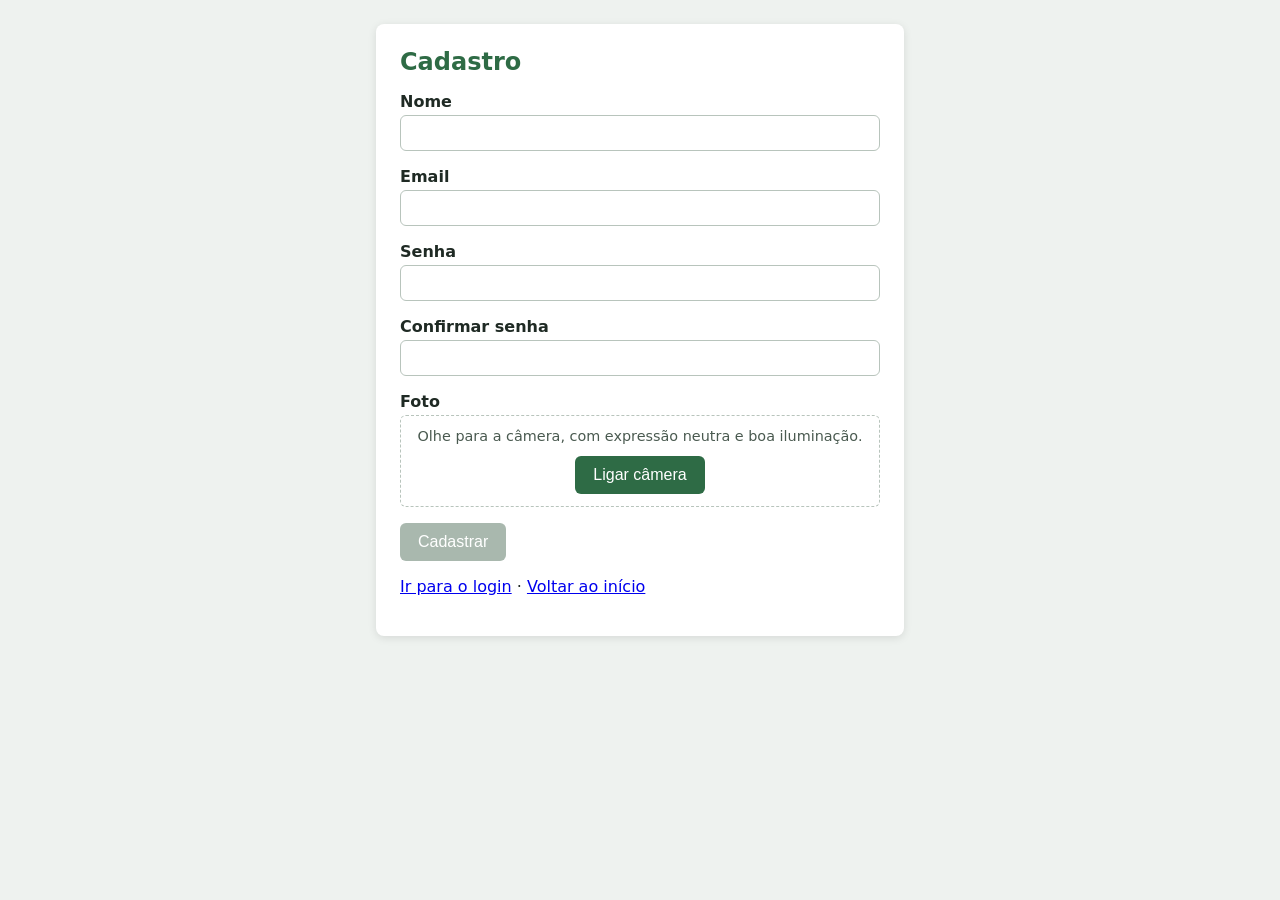
==== api/src/main/resources/static/cadastro.html @ fc6bf30a "feat: add api" ====
<!DOCTYPE html>
<html lang="pt-BR">
<head>
    <meta charset="UTF-8">
    <meta name="viewport" content="width=device-width, initial-scale=1">
    <title>Cadastro — APS6</title>
    <link rel="stylesheet" href="css/estilo.css">
</head>
<body>
    <main class="cartao">
        <h1>Cadastro</h1>

        <form id="form-cadastro" novalidate>

            <div id="sucesso-cadastro" class="sucesso" hidden></div>

            <div class="campo">
                <label for="nome">Nome</label>
                <input type="text" id="nome" maxlength="150" autocomplete="name">
                <small id="erro-nome" class="erro-campo"></small>
            </div>

            <div class="campo">
                <label for="email">Email</label>
                <input type="email" id="email" maxlength="150" autocomplete="email">
                <small id="erro-email" class="erro-campo"></small>
            </div>

            <div class="campo">
                <label for="senha">Senha</label>
                <input type="password" id="senha" autocomplete="new-password">
                <small id="erro-senha" class="erro-campo"></small>
            </div>

            <div class="campo">
                <label for="confirmar-senha">Confirmar senha</label>
                <input type="password" id="confirmar-senha" autocomplete="new-password">
                <small id="erro-confirmar-senha" class="erro-campo"></small>
            </div>

                        <div class="campo">
                <label>Foto</label>
                <div class="captura-foto">
                    <p class="dica">Olhe para a câmera, com expressão neutra e boa iluminação.</p>

                    <video id="video-camera" autoplay playsinline muted hidden></video>
                    <img id="preview-foto" alt="Foto capturada" hidden>

                    <div class="acoes">
                        <button type="button" id="botao-ligar-camera" class="botao">Ligar câmera</button>
                        <button type="button" id="botao-capturar" class="botao" hidden>Tirar foto</button>
                        <button type="button" id="botao-tirar-outra" class="botao secundario" hidden>Tirar outra</button>
                    </div>
                </div>
            </div>

            <div id="erro-cadastro" class="erro-geral" hidden></div>

            <button type="submit" id="botao-cadastrar" class="botao" disabled>Cadastrar</button>
        </form>

        <p><a href="login.html">Ir para o login</a> · <a href="index.html">Voltar ao início</a></p>
    </main>

    <!-- No fim do <body>: quando o script roda, o formulário acima já existe na página -->
    <!-- Ordem importa: cada arquivo usa o que os anteriores definiram -->
    <script src="js/mensagens.js"></script>
    <script src="js/captura-foto.js"></script>
    <script src="js/cadastro.js"></script>
</body>
</html>
---- api/src/main/resources/static/css/estilo.css ----
/* Estilo único do sistema (cadastro e login) */

body {
    margin: 0;
    padding: 24px 16px;
    font-family: system-ui, sans-serif;
    background: #eef2ef;
    color: #1f2a24;
}

.cartao {
    max-width: 480px;
    margin: 0 auto;
    padding: 24px;
    background: #ffffff;
    border-radius: 8px;
    box-shadow: 0 2px 8px rgba(0, 0, 0, 0.1);
}

h1 {
    margin-top: 0;
    font-size: 1.5rem;
    color: #2e6b45;
}

.acoes {
    display: flex;
    gap: 12px;
    margin-top: 24px;
}

.botao {
    padding: 10px 18px;
    border: none;
    border-radius: 6px;
    background: #2e6b45;
    color: #ffffff;
    font-size: 1rem;
    text-decoration: none;
    cursor: pointer;
}

.botao:disabled {
    background: #a9b8ae;
    cursor: not-allowed;
}

/* ---------- Formulário ---------- */

.campo {
    margin-bottom: 16px;
}

.campo label {
    display: block;
    margin-bottom: 4px;
    font-weight: 600;
}

.campo input {
    width: 100%;
    box-sizing: border-box; /* a largura inclui borda e espaçamento interno: não estoura o cartão */
    padding: 8px 10px;
    border: 1px solid #b8c4bc;
    border-radius: 6px;
    font-size: 1rem;
}

.campo input.invalido {
    border-color: #c0392b;
}

.erro-campo {
    display: block;
    margin-top: 4px;
    color: #c0392b;
    font-size: 0.85rem;
}

/* ---------- Utilitário ---------- */

/* Garante que o atributo hidden esconda o elemento mesmo quando outra regra define "display" */
[hidden] {
    display: none !important;
}

/* ---------- Captura de foto ---------- */

.captura-foto {
    padding: 12px;
    border: 1px dashed #b8c4bc;
    border-radius: 6px;
    text-align: center;
}

.dica {
    margin: 0 0 12px;
    font-size: 0.9rem;
    color: #4a5a50;
}

.captura-foto video,
.captura-foto img {
    display: block;
    width: 100%;
    border-radius: 6px;
    background: #000000;
}

/* Vídeo ao vivo espelhado (como um espelho). A foto capturada sai sem espelho. */
#video-camera {
    transform: scaleX(-1);
}

.captura-foto .acoes {
    justify-content: center;
    margin-top: 12px;
}

.botao.secundario {
    background: #ffffff;
    color: #2e6b45;
    border: 1px solid #2e6b45;
}

.botao.secundario:disabled {
    background: #ffffff;
    color: #a9b8ae;
    border-color: #a9b8ae;
}

/* ---------- Erro geral (câmera, servidor, rede) ---------- */

.erro-geral {
    margin-bottom: 16px;
    padding: 10px 12px;
    border-radius: 6px;
    background: #fdecea;
    color: #c0392b;
}

/* ---------- Sucesso ---------- */

.sucesso {
    margin-bottom: 16px;
    padding: 10px 12px;
    border-radius: 6px;
    background: #e6f4ea;
    color: #2e6b45;
}

/* ---------- Popup da foto (login) ---------- */

/* <dialog>: o navegador já centraliza e coloca por cima da página */
.popup {
    width: calc(100% - 32px);
    max-width: 440px;
    box-sizing: border-box;
    padding: 24px;
    border: none;
    border-radius: 8px;
    box-shadow: 0 4px 16px rgba(0, 0, 0, 0.25);
    color: #1f2a24;
}

/* Fundo escurecido atrás do popup (existe só quando aberto com showModal) */
.popup::backdrop {
    background: rgba(0, 0, 0, 0.5);
}

.popup h2 {
    margin-top: 0;
    font-size: 1.25rem;
    color: #2e6b45;
}

.popup .erro-geral {
    margin: 16px 0 0;
}

.popup > .acoes {
    justify-content: flex-end;
}

/* ---------- Resultado do login ---------- */

.subtitulo {
    margin: 24px 0 8px;
    font-size: 1.1rem;
}

.lista-informacoes {
    margin: 0;
    padding: 0;
    list-style: none;
}

.lista-informacoes li {
    padding: 12px 0;
    border-top: 1px solid #dde4df;
}

.cabecalho-informacao {
    display: flex;
    justify-content: space-between;
    align-items: flex-start;
    gap: 12px;
}

.cabecalho-informacao h3 {
    margin: 0;
    font-size: 1rem;
}

.lista-informacoes p {
    margin: 6px 0 0;
    line-height: 1.4;
    color: #4a5a50;
}

/* Nível de cada informação (mesma cor para todos os níveis) */
.etiqueta-nivel {
    flex-shrink: 0; /* não encolhe quando o título é longo */
    padding: 2px 8px;
    border-radius: 12px;
    background: #e6f4ea;
    color: #2e6b45;
    font-size: 0.8rem;
    font-weight: 600;
    white-space: nowrap;
}
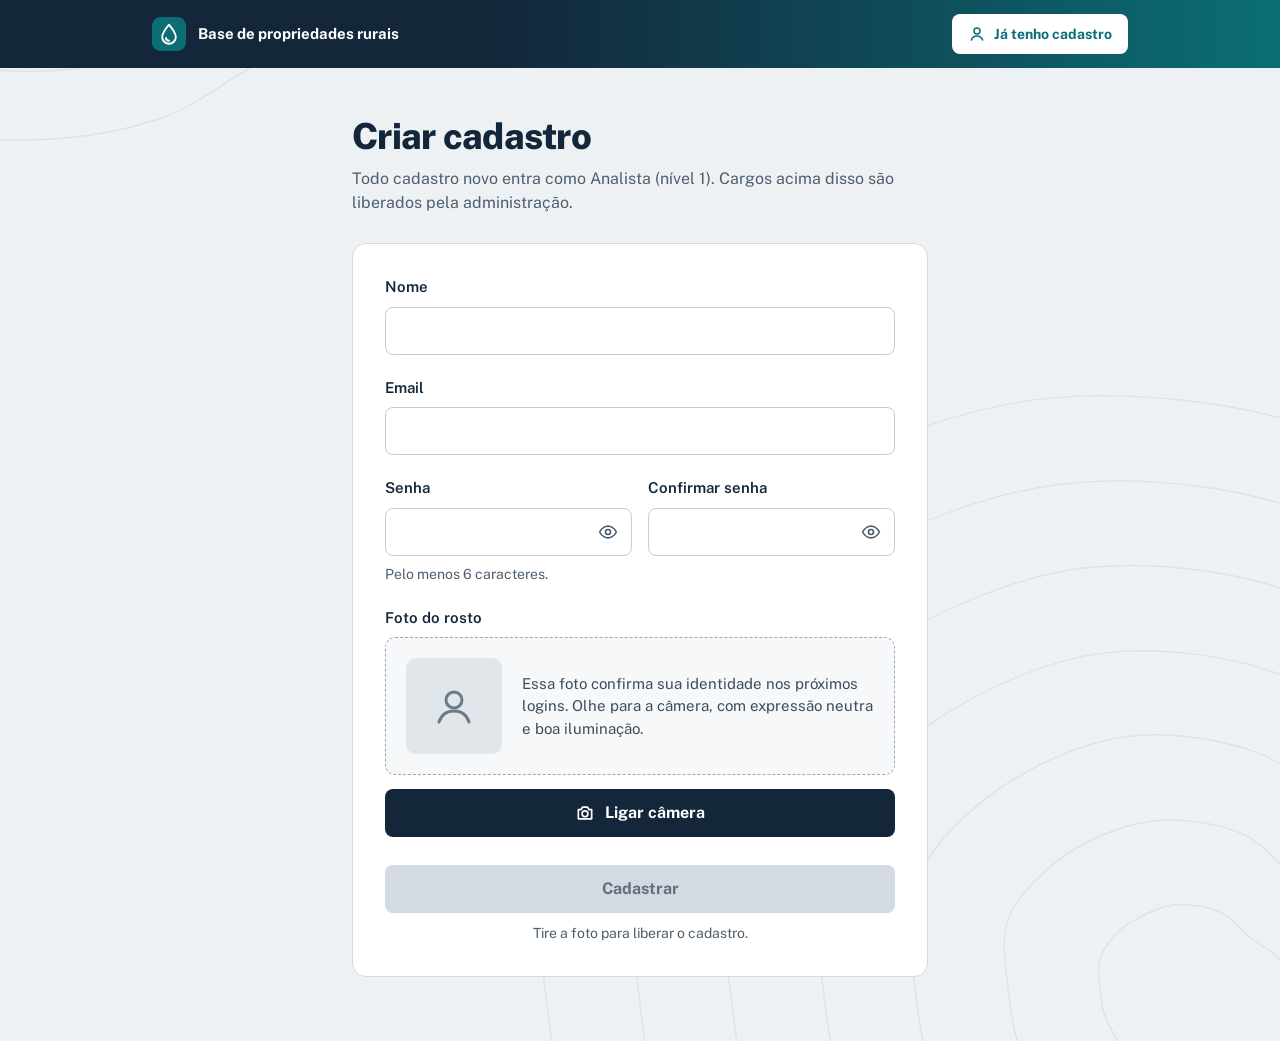
==== commit 7ce1f623: "refactor: add novo front" ====
--- a/api/src/main/resources/static/cadastro.html
+++ b/api/src/main/resources/static/cadastro.html
@@ -3,16 +3,36 @@
 <head>
     <meta charset="UTF-8">
     <meta name="viewport" content="width=device-width, initial-scale=1">
-    <title>Cadastro — APS6</title>
+    <title>Criar cadastro — APS6</title>
+    <link rel="preconnect" href="https://fonts.googleapis.com">
+    <link rel="preconnect" href="https://fonts.gstatic.com" crossorigin>
+    <link rel="stylesheet" href="https://fonts.googleapis.com/css2?family=Public+Sans:wght@400;600;700;800&display=swap">
     <link rel="stylesheet" href="css/estilo.css">
 </head>
 <body>
-    <main class="cartao">
-        <h1>Cadastro</h1>
+    <header class="topo">
+        <div class="topo-conteudo">
+            <a href="index.html" class="marca">
+                <svg width="34" height="34" viewBox="0 0 40 40" aria-hidden="true"><rect width="40" height="40" rx="10" fill="#0b6e75"/><path d="M20 9c5 6 8 10.5 8 14.5a8 8 0 0 1-16 0C12 19.5 15 15 20 9z" fill="none" stroke="#fff" stroke-width="2.2" stroke-linejoin="round"/><path d="M16.5 24.5a3.5 3.5 0 0 0 3.5 3.5" fill="none" stroke="#fff" stroke-width="2.2" stroke-linecap="round"/></svg>
+                <span class="marca-nome">Base de propriedades rurais</span>
+            </a>
+            <a href="login.html">
+                <svg class="icone" viewBox="0 0 24 24" aria-hidden="true"><circle cx="12" cy="8" r="4"/><path d="M4.5 20c1.2-3.6 4-5.5 7.5-5.5s6.3 1.9 7.5 5.5"/></svg>
+                Já tenho cadastro
+            </a>
+        </div>
+    </header>
 
-        <form id="form-cadastro" novalidate>
+    <main class="pagina-estreita">
+        <!-- Some junto com o formulário quando o cadastro é concluído -->
+        <div id="cabecalho-cadastro" class="cabecalho-form">
+            <h1 class="titulo-pagina">Criar cadastro</h1>
+            <p class="texto-apoio">Todo cadastro novo entra como Analista (nível 1). Cargos acima disso são liberados pela administração.</p>
+        </div>
 
-            <div id="sucesso-cadastro" class="sucesso" hidden></div>
+        <form id="form-cadastro" class="formulario cartao-form" novalidate>
+
+            <div id="sucesso-cadastro" class="sucesso" role="status" hidden></div>
 
             <div class="campo">
                 <label for="nome">Nome</label>
@@ -26,46 +46,125 @@
                 <small id="erro-email" class="erro-campo"></small>
             </div>
 
-            <div class="campo">
-                <label for="senha">Senha</label>
-                <input type="password" id="senha" autocomplete="new-password">
-                <small id="erro-senha" class="erro-campo"></small>
+            <div class="grade-2">
+                <div class="campo">
+                    <label for="senha">Senha</label>
+                    <div class="campo-senha">
+                        <input type="password" id="senha" autocomplete="new-password" aria-describedby="ajuda-senha">
+
+                        <button type="button" class="botao-mostrar-senha" data-mostrar-senha="senha" aria-label="Mostrar senha" aria-pressed="false">
+                            <svg class="icone olho-aberto" viewBox="0 0 24 24" aria-hidden="true"><path d="M2 12s3.5-7 10-7 10 7 10 7-3.5 7-10 7S2 12 2 12z"/><circle cx="12" cy="12" r="3"/></svg>
+                            <svg class="icone olho-fechado" viewBox="0 0 24 24" aria-hidden="true"><path d="M3 3l18 18"/><path d="M10.6 5.1A10.6 10.6 0 0 1 12 5c6.5 0 10 7 10 7a17 17 0 0 1-3.2 4.1"/><path d="M6.6 6.6C3.7 8.5 2 12 2 12s3.5 7 10 7c1.9 0 3.5-.6 4.9-1.4"/><path d="M9.9 9.9a3 3 0 0 0 4.2 4.2"/></svg>
+                        </button>
+                    </div>
+
+                    <span id="ajuda-senha" class="ajuda-campo">Pelo menos 6 caracteres.</span>
+                    <small id="erro-senha" class="erro-campo"></small>
+                </div>
+
+                <div class="campo">
+                    <label for="confirmar-senha">Confirmar senha</label>
+                    <div class="campo-senha">
+                        <input type="password" id="confirmar-senha" autocomplete="new-password">
+                        <button type="button" class="botao-mostrar-senha" data-mostrar-senha="confirmar-senha" aria-label="Mostrar confirmação da senha" aria-pressed="false">
+                            <svg class="icone olho-aberto" viewBox="0 0 24 24" aria-hidden="true"><path d="M2 12s3.5-7 10-7 10 7 10 7-3.5 7-10 7S2 12 2 12z"/><circle cx="12" cy="12" r="3"/></svg>
+                            <svg class="icone olho-fechado" viewBox="0 0 24 24" aria-hidden="true"><path d="M3 3l18 18"/><path d="M10.6 5.1A10.6 10.6 0 0 1 12 5c6.5 0 10 7 10 7a17 17 0 0 1-3.2 4.1"/><path d="M6.6 6.6C3.7 8.5 2 12 2 12s3.5 7 10 7c1.9 0 3.5-.6 4.9-1.4"/><path d="M9.9 9.9a3 3 0 0 0 4.2 4.2"/></svg>
+                        </button>
+                    </div>
+                    <small id="erro-confirmar-senha" class="erro-campo"></small>
+                </div>
             </div>
 
             <div class="campo">
-                <label for="confirmar-senha">Confirmar senha</label>
-                <input type="password" id="confirmar-senha" autocomplete="new-password">
-                <small id="erro-confirmar-senha" class="erro-campo"></small>
-            </div>
+                <span class="rotulo">Foto do rosto</span>
+                <div class="captura-foto">
+                    <!-- Estado inicial: some pelo CSS quando o vídeo ou a foto aparecem -->
+                    <div class="captura-vazia">
+                        <span class="silhueta">
+                            <svg class="icone" viewBox="0 0 24 24" aria-hidden="true"><circle cx="12" cy="9" r="4"/><path d="M4.5 20c1.2-3.6 4-5.5 7.5-5.5s6.3 1.9 7.5 5.5"/></svg>
+                        </span>
+                        <p class="dica">Essa foto confirma sua identidade nos próximos logins. Olhe para a câmera, com expressão neutra e boa iluminação.</p>
+                    </div>
 
-                        <div class="campo">
-                <label>Foto</label>
-                <div class="captura-foto">
-                    <p class="dica">Olhe para a câmera, com expressão neutra e boa iluminação.</p>
+                    <div class="visor">
 
-                    <video id="video-camera" autoplay playsinline muted hidden></video>
-                    <img id="preview-foto" alt="Foto capturada" hidden>
+                        <video id="video-camera" autoplay playsinline muted hidden></video>
+                        <img id="preview-foto" alt="Foto capturada" hidden>
+                        <div class="varredura" aria-hidden="true"><span class="varredura-linha"></span></div>
+
+                        <div class="moldura" aria-hidden="true">
+                            <svg viewBox="0 0 400 300" preserveAspectRatio="none">
+                                <path d="M0 0h400v300H0z M200 48a80 102 0 1 0 0.1 0z" fill="rgba(10,22,35,0.5)" fill-rule="evenodd"/>
+                                <ellipse cx="200" cy="150" rx="80" ry="102" fill="none" stroke="#fff" stroke-width="3" stroke-dasharray="10 8" vector-effect="non-scaling-stroke"/>
+                            </svg>
+                            <span class="moldura-legenda">Encaixe o rosto na moldura</span>
+                        </div>
+                    </div>
 
                     <div class="acoes">
-                        <button type="button" id="botao-ligar-camera" class="botao">Ligar câmera</button>
-                        <button type="button" id="botao-capturar" class="botao" hidden>Tirar foto</button>
+                        <button type="button" id="botao-ligar-camera" class="botao escuro">
+                            <svg class="icone" viewBox="0 0 24 24" aria-hidden="true"><path d="M4 8h3l2-3h6l2 3h3v11H4z"/><circle cx="12" cy="13" r="3.5"/></svg>
+                            Ligar câmera
+                        </button>
+                        <button type="button" id="botao-capturar" class="botao escuro" hidden>
+                            <svg class="icone" viewBox="0 0 24 24" aria-hidden="true"><path d="M4 8h3l2-3h6l2 3h3v11H4z"/><circle cx="12" cy="13" r="3.5"/></svg>
+                            Tirar foto
+                        </button>
                         <button type="button" id="botao-tirar-outra" class="botao secundario" hidden>Tirar outra</button>
                     </div>
                 </div>
             </div>
 
-            <div id="erro-cadastro" class="erro-geral" hidden></div>
+            <!-- Erros de câmera, do servidor e de rede -->
+            <div id="erro-cadastro" class="erro-geral" role="alert" hidden></div>
 
-            <button type="submit" id="botao-cadastrar" class="botao" disabled>Cadastrar</button>
+            <div class="envio">
+                <button type="submit" id="botao-cadastrar" class="botao largo" disabled>Cadastrar</button>
+                <span class="dica-botao">Tire a foto para liberar o cadastro.</span>
+            </div>
         </form>
 
-        <p><a href="login.html">Ir para o login</a> · <a href="index.html">Voltar ao início</a></p>
+        <!-- ===== Cadastro concluído: aparece no lugar do formulário ===== -->
+        <section id="cadastro-concluido" class="cartao-concluido" aria-labelledby="titulo-concluido" hidden>
+            <div class="concluido-topo">
+                <span class="concluido-icone">
+                    <svg class="icone" viewBox="0 0 24 24" aria-hidden="true"><path d="M5 12l5 5 9-10"/></svg>
+                </span>
+
+                <h1 id="titulo-concluido" tabindex="-1">Cadastro criado</h1>
+                <p>Bem-vindo, <span id="concluido-nome"></span>. Sua conta e sua foto foram salvas.</p>
+            </div>
+
+            <div class="concluido-corpo">
+                <dl class="concluido-dados">
+                    <div>
+                        <dt>Cargo</dt>
+                        <dd id="concluido-cargo"></dd>
+                    </div>
+                    <div>
+                        <dt>Nível de acesso</dt>
+                        <!-- data-nivel define a cor do selo pelo CSS -->
+                        <dd id="concluido-nivel"><span id="concluido-selo" class="selo-nivel" aria-hidden="true"></span><span id="concluido-nivel-texto"></span></dd>
+                    </div>
+                </dl>
+
+                <p class="concluido-orientacao">Para entrar, use seu email e sua senha. Depois, confirme seu rosto pela câmera.</p>
+
+                <div class="concluido-acoes">
+                    <a href="login.html" class="botao largo sucesso-botao">
+                        Entrar agora
+                        <svg class="icone" viewBox="0 0 24 24" aria-hidden="true"><path d="M5 12h14"/><path d="M13 6l6 6-6 6"/></svg>
+                    </a>
+                    <button type="button" id="botao-novo-cadastro" class="botao largo secundario">Cadastrar outra pessoa</button>
+                </div>
+            </div>
+        </section>
     </main>
 
-    <!-- No fim do <body>: quando o script roda, o formulário acima já existe na página -->
-    <!-- Ordem importa: cada arquivo usa o que os anteriores definiram -->
+    <!-- Ordem importa -->
     <script src="js/mensagens.js"></script>
     <script src="js/captura-foto.js"></script>
+    <script src="js/mostrar-senha.js"></script>
     <script src="js/cadastro.js"></script>
 </body>
 </html>
--- a/api/src/main/resources/static/css/estilo.css
+++ b/api/src/main/resources/static/css/estilo.css
@@ -1,152 +1,1134 @@
-/* Estilo único do sistema (cadastro e login) */
+/* Estilo único do sistema (início, cadastro e login) */
+
+/* ---------- Cores e medidas ---------- */
+
+:root {
+    /* base */
+    --tinta: #13263a;          /* azul institucional: barra do topo, painel lateral, textos */
+    --tinta-2: #1b2e42;        /* fundo da câmera */
+    --tinta-linha: #2f4a63;    /* divisórias sobre o azul */
+    --texto-sobre-tinta: #a9b8c7;
+    --nevoa: #eef1f4;          /* fundo das páginas */
+    --branco: #ffffff;
+    --linha: #d3dae1;
+    --linha-forte: #c3cdd7;
+    --texto-2: #4d5e6e;
+    --texto-3: #3c4d5d;
+
+    /* destaque: verde-azulado de água */
+    --agua: #0b6e75;
+    --agua-escura: #08555b;
+    --agua-clara: #cde7e8;
+
+    /* uma cor por nível de acesso (sempre acompanhada do número escrito) */
+    --nivel-1: #0b6e75;
+    --nivel-2: #9a5b00;
+    --nivel-3: #a11d2b;
+    --bloqueado: #6b7b8a;
+
+    /* mensagens */
+    --erro: #b42318;
+    --erro-fundo: #fbeae8;
+    --erro-texto: #8a1c12;
+    --sucesso-fundo: #e3f2f1;
+    --sucesso-texto: #08555b;
+
+    /* verde de "deu certo" (cartão de cadastro concluído) */
+    --verde: #1e7b45;
+    --verde-escuro: #17643a;
+    --verde-fundo: #e7f4ec;
+    --verde-borda: #a8d5b8;
+    --verde-texto: #14532d;
+    --verde-texto-2: #1f5f38;
+
+    --desabilitado: #d3dae1;
+    --desabilitado-texto: #5f6f7e;
+
+    --raio: 8px;
+    --raio-grande: 12px;
+}
+
+/* ---------- Base ---------- */
+
+*,
+*::before,
+*::after {
+    box-sizing: border-box;
+}
 
 body {
     margin: 0;
-    padding: 24px 16px;
-    font-family: system-ui, sans-serif;
-    background: #eef2ef;
-    color: #1f2a24;
-}
-
-.cartao {
-    max-width: 480px;
-    margin: 0 auto;
-    padding: 24px;
-    background: #ffffff;
-    border-radius: 8px;
-    box-shadow: 0 2px 8px rgba(0, 0, 0, 0.1);
-}
-
-h1 {
-    margin-top: 0;
-    font-size: 1.5rem;
-    color: #2e6b45;
-}
-
-.acoes {
-    display: flex;
-    gap: 12px;
-    margin-top: 24px;
-}
-
-.botao {
-    padding: 10px 18px;
-    border: none;
-    border-radius: 6px;
-    background: #2e6b45;
-    color: #ffffff;
-    font-size: 1rem;
-    text-decoration: none;
-    cursor: pointer;
-}
-
-.botao:disabled {
-    background: #a9b8ae;
-    cursor: not-allowed;
-}
-
-/* ---------- Formulário ---------- */
-
-.campo {
-    margin-bottom: 16px;
-}
-
-.campo label {
-    display: block;
-    margin-bottom: 4px;
+    font-family: "Public Sans", system-ui, sans-serif;
+    font-size: 16px;
+    line-height: 1.5;
+    /* Curvas de nível bem leves sobre o fundo claro (img/curvas-nivel.svg) */
+    background: var(--nevoa) url("../img/curvas-nivel.svg") center / cover no-repeat;
+    background-attachment: fixed;
+    color: var(--tinta);
+}
+
+h1,
+h2,
+h3,
+p {
+    margin: 0;
+}
+
+a {
+    color: var(--agua);
     font-weight: 600;
 }
 
-.campo input {
-    width: 100%;
-    box-sizing: border-box; /* a largura inclui borda e espaçamento interno: não estoura o cartão */
-    padding: 8px 10px;
-    border: 1px solid #b8c4bc;
-    border-radius: 6px;
-    font-size: 1rem;
-}
-
-.campo input.invalido {
-    border-color: #c0392b;
-}
-
-.erro-campo {
-    display: block;
-    margin-top: 4px;
-    color: #c0392b;
-    font-size: 0.85rem;
-}
-
-/* ---------- Utilitário ---------- */
+a:hover {
+    color: var(--agua-escura);
+}
+
+:focus-visible {
+    outline: 3px solid var(--agua);
+    outline-offset: 2px;
+}
 
 /* Garante que o atributo hidden esconda o elemento mesmo quando outra regra define "display" */
 [hidden] {
     display: none !important;
 }
 
+.icone {
+    flex: none;
+    width: 20px;
+    height: 20px;
+    fill: none;
+    stroke: currentColor;
+    stroke-width: 2;
+    stroke-linecap: round;
+    stroke-linejoin: round;
+}
+
+/* ---------- Marca (logo + nome) ---------- */
+
+.marca {
+    display: flex;
+    align-items: center;
+    gap: 12px;
+    color: var(--branco);
+    text-decoration: none;
+}
+
+.marca svg {
+    flex: none;
+}
+
+.marca-textos {
+    display: flex;
+    flex-direction: column;
+    line-height: 1.3;
+}
+
+.marca-nome {
+    font-size: 15px;
+    font-weight: 700;
+}
+
+.marca-sub {
+    font-size: 13px;
+    color: var(--texto-sobre-tinta);
+}
+
+/* ---------- Botões ---------- */
+
+.botao {
+    display: inline-flex;
+    align-items: center;
+    justify-content: center;
+    gap: 10px;
+    min-height: 48px;
+    padding: 0 22px;
+    border: 0;
+    border-radius: var(--raio);
+    background: var(--agua);
+    color: var(--branco);
+    font: inherit;
+    font-size: 16px;
+    font-weight: 700;
+    text-decoration: none;
+    cursor: pointer;
+}
+
+.botao:hover {
+    background: var(--agua-escura);
+    color: var(--branco);
+}
+
+.botao:disabled,
+.botao:disabled:hover {
+    background: var(--desabilitado);
+    color: var(--desabilitado-texto);
+    cursor: not-allowed;
+}
+
+.botao.escuro {
+    background: var(--tinta);
+}
+
+.botao.escuro:hover {
+    background: #0a1826;
+}
+
+.botao.secundario {
+    background: var(--branco);
+    color: var(--tinta);
+    border: 1.5px solid var(--linha-forte);
+    font-weight: 600;
+}
+
+.botao.secundario:hover {
+    border-color: var(--texto-2);
+}
+
+.botao.secundario:disabled {
+    background: var(--branco);
+    color: var(--desabilitado-texto);
+    border-color: var(--desabilitado);
+}
+
+.botao.largo {
+    width: 100%;
+}
+
+/* Botão "Voltar ao email e senha" do popup da foto: contorno vermelho */
+.botao.voltar {
+    padding: 0 20px 0 16px;
+    background: var(--branco);
+    color: var(--erro);
+    border: 2px solid var(--erro);
+}
+
+.botao.voltar:hover {
+    background: var(--erro-fundo);
+    color: var(--erro);
+}
+
+.botao.voltar:disabled,
+.botao.voltar:disabled:hover {
+    background: var(--branco);
+    color: var(--desabilitado-texto);
+    border-color: var(--desabilitado);
+}
+
+/* Botão verde de sucesso ("Entrar agora") */
+.botao.sucesso-botao {
+    background: var(--verde);
+}
+
+.botao.sucesso-botao:hover {
+    background: var(--verde-escuro);
+}
+
+/* Botão branco sobre a barra do topo (Sair); o ícone fica vermelho */
+.botao.claro {
+    min-height: 40px;
+    padding: 0 16px;
+    background: var(--branco);
+    color: var(--tinta);
+    font-size: 14px;
+}
+
+.botao.claro .icone {
+    width: 18px;
+    height: 18px;
+    color: var(--erro);
+}
+
+.botao.claro:hover {
+    background: #e6ecf2;
+    color: var(--tinta);
+}
+
+.botao.claro:focus-visible {
+    outline-color: var(--branco);
+}
+
+/* ---------- Formulário ---------- */
+
+.formulario {
+    display: flex;
+    flex-direction: column;
+    gap: 20px;
+}
+
+.campo {
+    display: flex;
+    flex-direction: column;
+    gap: 8px;
+}
+
+.campo label,
+.rotulo {
+    font-size: 15px;
+    font-weight: 600;
+}
+
+.campo input {
+    width: 100%;
+    height: 48px;
+    padding: 0 14px;
+    border: 1.5px solid var(--linha-forte);
+    border-radius: var(--raio);
+    background: var(--branco);
+    color: var(--tinta);
+    font: inherit;
+    font-size: 16px;
+}
+
+.campo input:focus {
+    outline: none;
+    border-color: var(--agua);
+    box-shadow: 0 0 0 3px var(--agua-clara);
+}
+
+.campo input.invalido {
+    border-color: var(--erro);
+}
+
+.campo input.invalido:focus {
+    box-shadow: 0 0 0 3px #f5cfca;
+}
+
+.ajuda-campo {
+    font-size: 14px;
+    color: var(--texto-2);
+}
+
+.erro-campo {
+    display: block;
+    font-size: 14px;
+    color: var(--erro);
+}
+
+.erro-campo:empty {
+    display: none;
+}
+
+/* Campo de senha com o botão de mostrar/ocultar */
+.campo-senha {
+    position: relative;
+}
+
+.campo-senha input {
+    padding-right: 52px;
+}
+
+.botao-mostrar-senha {
+    position: absolute;
+    top: 2px;
+    right: 2px;
+    width: 44px;
+    height: 44px;
+    display: flex;
+    align-items: center;
+    justify-content: center;
+    border: 0;
+    border-radius: 6px;
+    background: transparent;
+    color: var(--texto-2);
+    cursor: pointer;
+}
+
+.botao-mostrar-senha:hover {
+    color: var(--tinta);
+}
+
+/* Mostra o olho aberto ou fechado conforme o estado */
+.botao-mostrar-senha .olho-fechado,
+.botao-mostrar-senha[aria-pressed="true"] .olho-aberto {
+    display: none;
+}
+
+.botao-mostrar-senha[aria-pressed="true"] .olho-fechado {
+    display: block;
+}
+
+.grade-2 {
+    display: grid;
+    grid-template-columns: repeat(2, minmax(0, 1fr));
+    gap: 16px;
+    align-items: start;
+}
+
+/* ---------- Mensagens (erro geral e sucesso) ---------- */
+
+.erro-geral,
+.sucesso {
+    display: flex;
+    gap: 10px;
+    padding: 12px 14px;
+    border-radius: var(--raio);
+    font-size: 15px;
+    line-height: 1.45;
+}
+
+.erro-geral {
+    background: var(--erro-fundo);
+    color: var(--erro-texto);
+}
+
+.sucesso {
+    background: var(--sucesso-fundo);
+    color: var(--sucesso-texto);
+    font-weight: 600;
+}
+
+/* Ícone desenhado pelo CSS: a mensagem é posta pelo JavaScript com textContent */
+.erro-geral::before,
+.sucesso::before {
+    content: "";
+    flex: none;
+    width: 18px;
+    height: 18px;
+    margin-top: 1px;
+    background-repeat: no-repeat;
+    background-size: 18px 18px;
+}
+
+.erro-geral::before {
+    background-image: url("data:image/svg+xml,%3Csvg xmlns='http://www.w3.org/2000/svg' viewBox='0 0 24 24' fill='none' stroke='%23b42318' stroke-width='2.5' stroke-linecap='round'%3E%3Ccircle cx='12' cy='12' r='9'/%3E%3Cpath d='M12 7v6M12 16.5v.5'/%3E%3C/svg%3E");
+}
+
+.sucesso::before {
+    background-image: url("data:image/svg+xml,%3Csvg xmlns='http://www.w3.org/2000/svg' viewBox='0 0 24 24' fill='none' stroke='%2308555b' stroke-width='2.5' stroke-linecap='round' stroke-linejoin='round'%3E%3Ccircle cx='12' cy='12' r='9'/%3E%3Cpath d='M8 12.5l3 3 5-6'/%3E%3C/svg%3E");
+}
+
+/* ---------- Layout dividido: início e login ---------- */
+
+.acesso {
+    display: flex;
+    min-height: 100vh;
+}
+
+.painel-lateral {
+    flex: 0 0 520px;
+    display: flex;
+    flex-direction: column;
+    justify-content: space-between;
+    gap: 40px;
+    padding: 56px 64px;
+    /* Talhões vistos de cima (img/talhoes.svg), escurecendo para o topo para o texto ficar legível */
+    background:
+        linear-gradient(to bottom,
+            var(--tinta) 0%,
+            rgba(19, 38, 58, 0.96) 38%,
+            rgba(19, 38, 58, 0.55) 75%,
+            rgba(19, 38, 58, 0.35) 100%),
+        url("../img/talhoes.svg") center bottom / cover no-repeat,
+        var(--tinta);
+    color: #e6ecf2;
+}
+
+/* Sobre a parte de baixo do painel (onde aparecem os talhões), o texto ganha mais contraste */
+.painel-lateral .nota-ficticia {
+    color: #e6ecf2;
+    text-shadow: 0 1px 3px rgba(0, 0, 0, 0.7);
+}
+
+.painel-lateral.largo {
+    flex-basis: 50%;
+    padding: 56px 72px;
+}
+
+.painel-titulo {
+    font-size: 34px;
+    line-height: 1.15;
+    font-weight: 700;
+    letter-spacing: -0.01em;
+    color: var(--branco);
+}
+
+.painel-lateral.largo .painel-titulo {
+    max-width: 560px;
+    font-size: 46px;
+    line-height: 1.1;
+    font-weight: 800;
+    letter-spacing: -0.02em;
+}
+
+.painel-meio {
+    display: flex;
+    flex-direction: column;
+    gap: 32px;
+}
+
+.nota-ficticia {
+    font-size: 13px;
+    color: #8496a8;
+}
+
+.area-principal {
+    flex: 1;
+    display: flex;
+    align-items: center;
+    justify-content: center;
+    padding: 48px 24px;
+}
+
+.bloco-form {
+    width: 100%;
+    max-width: 400px;
+    display: flex;
+    flex-direction: column;
+    gap: 32px;
+}
+
+.cabecalho-form {
+    display: flex;
+    flex-direction: column;
+    gap: 10px;
+}
+
+.etapa-atual {
+    font-size: 14px;
+    font-weight: 600;
+    color: var(--agua);
+}
+
+.titulo-pagina {
+    font-size: 36px;
+    line-height: 1.15;
+    font-weight: 800;
+    letter-spacing: -0.02em;
+}
+
+.texto-apoio {
+    font-size: 16px;
+    color: var(--texto-2);
+}
+
+.rodape-form {
+    display: flex;
+    flex-direction: column;
+    gap: 6px;
+    padding-top: 24px;
+    border-top: 1px solid var(--linha);
+    font-size: 15px;
+    color: var(--texto-2);
+}
+
+/* ---------- Etapas do login (painel lateral) ---------- */
+
+.etapas {
+    margin: 0;
+    padding: 0;
+    list-style: none;
+    display: flex;
+    flex-direction: column;
+    gap: 20px;
+}
+
+.etapa {
+    display: flex;
+    gap: 16px;
+    align-items: flex-start;
+}
+
+.etapa-numero {
+    flex: none;
+    width: 32px;
+    height: 32px;
+    display: flex;
+    align-items: center;
+    justify-content: center;
+    border-radius: 50%;
+    border: 1.5px solid #5d7286;
+    color: var(--texto-sobre-tinta);
+    font-size: 15px;
+    font-weight: 700;
+}
+
+.etapa-numero .icone {
+    display: none;
+    width: 16px;
+    height: 16px;
+    stroke-width: 3;
+}
+
+.etapa-textos {
+    display: flex;
+    flex-direction: column;
+    gap: 4px;
+    padding-top: 4px;
+}
+
+.etapa-nome {
+    font-size: 16px;
+    font-weight: 600;
+    color: #c9d4df;
+}
+
+.etapa-descricao {
+    font-size: 14px;
+    color: var(--texto-sobre-tinta);
+}
+
+/* Etapa em andamento: número cheio, em branco */
+.etapa-1 .etapa-numero,
+body:has(#popup-foto[open]) .etapa-2 .etapa-numero {
+    border-color: var(--branco);
+    background: var(--branco);
+    color: var(--tinta);
+}
+
+.etapa-1 .etapa-nome,
+body:has(#popup-foto[open]) .etapa-2 .etapa-nome {
+    color: var(--branco);
+}
+
+/* Com o popup da foto aberto, a etapa 1 aparece como concluída */
+body:has(#popup-foto[open]) .etapa-1 .etapa-numero {
+    border-color: var(--agua);
+    background: var(--agua);
+}
+
+body:has(#popup-foto[open]) .etapa-1 .etapa-numero .icone {
+    display: block;
+    color: var(--branco);
+}
+
+body:has(#popup-foto[open]) .etapa-1 .etapa-numero span,
+body:has(#popup-foto[open]) .etapa-2 .etapa-numero .icone {
+    display: none;
+}
+
+body:has(#popup-foto[open]) .etapa-1 .etapa-nome {
+    color: #c9d4df;
+}
+
+/* ---------- Página inicial ---------- */
+
+.tabela-niveis {
+    margin: 0;
+    padding: 0;
+    list-style: none;
+    border-top: 1px solid var(--tinta-linha);
+}
+
+.tabela-niveis li {
+    display: flex;
+    align-items: center;
+    gap: 16px;
+    padding: 14px 0;
+    border-bottom: 1px solid var(--tinta-linha);
+}
+
+.tabela-niveis .cargo {
+    flex: 1;
+    font-weight: 600;
+    color: var(--branco);
+}
+
+.tabela-niveis .quem {
+    font-size: 15px;
+    color: var(--texto-sobre-tinta);
+    text-align: right;
+}
+
+.opcoes {
+    width: 100%;
+    max-width: 420px;
+    display: flex;
+    flex-direction: column;
+    gap: 16px;
+}
+
+.opcoes h2 {
+    margin-bottom: 8px;
+    font-size: 28px;
+    line-height: 1.2;
+    font-weight: 800;
+    letter-spacing: -0.01em;
+}
+
+.opcao {
+    display: flex;
+    align-items: center;
+    gap: 16px;
+    padding: 20px 22px;
+    border-radius: var(--raio-grande);
+    border: 1.5px solid var(--linha-forte);
+    background: var(--branco);
+    color: var(--tinta);
+    text-decoration: none;
+}
+
+.opcao:hover {
+    color: var(--tinta);
+    border-color: var(--texto-2);
+}
+
+.opcao.principal {
+    border-color: var(--agua);
+    background: var(--agua);
+    color: var(--branco);
+}
+
+.opcao.principal:hover {
+    border-color: var(--agua-escura);
+    background: var(--agua-escura);
+    color: var(--branco);
+}
+
+.opcao-textos {
+    flex: 1;
+    display: flex;
+    flex-direction: column;
+    gap: 4px;
+}
+
+.opcao-nome {
+    font-size: 18px;
+    font-weight: 700;
+}
+
+.opcao-descricao {
+    font-size: 15px;
+    font-weight: 400;
+    color: var(--texto-2);
+}
+
+.opcao.principal .opcao-descricao {
+    color: #d5ecec;
+}
+
+.opcoes .observacao {
+    margin-top: 8px;
+    font-size: 14px;
+    color: var(--texto-2);
+}
+
+/* ---------- Selo do nível (quadrado com o número) ---------- */
+
+.selo-nivel {
+    flex: none;
+    width: 32px;
+    height: 32px;
+    display: flex;
+    align-items: center;
+    justify-content: center;
+    border-radius: 7px;
+    background: var(--cor-nivel, var(--nivel-1));
+    color: var(--branco);
+    font-size: 15px;
+    font-weight: 800;
+}
+
+[data-nivel="1"] { --cor-nivel: var(--nivel-1); }
+[data-nivel="2"] { --cor-nivel: var(--nivel-2); }
+[data-nivel="3"] { --cor-nivel: var(--nivel-3); }
+
+/* ---------- Barra do topo (cadastro e tela logada) ---------- */
+
+.topo {
+    /* Degradê do azul-escuro até uma cor de destaque: verde-água no cadastro... */
+    --cor-topo: var(--agua);
+    background: linear-gradient(90deg, var(--tinta) 0%, var(--tinta) 38%, var(--cor-topo) 100%);
+    color: var(--branco);
+}
+
+/* ...e, na tela logada, a cor do nível de quem entrou (data-nivel no #tela-resultado, posto pelo login.js) */
+#tela-resultado[data-nivel] .topo {
+    --cor-topo: var(--cor-nivel);
+}
+
+/* Link do topo ("Já tenho cadastro"): botão branco
+   (:not(.marca): o logo também é um link, mas fica sem fundo) */
+.topo-conteudo > a:not(.marca) {
+    display: flex;
+    align-items: center;
+    gap: 8px;
+    min-height: 40px;
+    padding: 0 16px;
+    border-radius: var(--raio);
+    background: var(--branco);
+    color: var(--agua);
+    font-size: 14px;
+    font-weight: 700;
+    text-decoration: none;
+}
+
+.topo-conteudo > a:not(.marca) .icone {
+    width: 18px;
+    height: 18px;
+}
+
+.topo-conteudo > a:not(.marca):hover {
+    background: #e6ecf2;
+    color: var(--agua-escura);
+}
+
+.topo-conteudo {
+    max-width: 1040px;
+    margin: 0 auto;
+    padding: 14px 32px;
+    display: flex;
+    flex-wrap: wrap;
+    align-items: center;
+    justify-content: space-between;
+    gap: 16px;
+}
+
+.topo a {
+    color: var(--branco);
+}
+
+.topo a:focus-visible {
+    outline-color: var(--branco);
+}
+
+.topo-usuario {
+    display: flex;
+    align-items: center;
+    gap: 16px;
+}
+
+.usuario-nome {
+    display: flex;
+    align-items: center;
+    gap: 10px;
+}
+
+/* Inicial num círculo branco, com a letra na cor do nível */
+.usuario-inicial {
+    flex: none;
+    width: 34px;
+    height: 34px;
+    display: flex;
+    align-items: center;
+    justify-content: center;
+    border-radius: 50%;
+    background: var(--branco);
+    color: var(--cor-nivel, var(--tinta));
+    font-size: 14px;
+    font-weight: 800;
+}
+
+/* Nome em cima, cargo e nível embaixo */
+.usuario-textos {
+    display: flex;
+    flex-direction: column;
+    line-height: 1.2;
+}
+
+.texto-nome {
+    font-size: 14px;
+    font-weight: 800;
+    color: var(--branco);
+}
+
+.usuario-cargo {
+    font-size: 12px;
+    font-weight: 600;
+    color: rgba(255, 255, 255, 0.85);
+}
+
+/* ---------- Cadastro ---------- */
+
+.pagina-estreita {
+    max-width: 640px;
+    margin: 0 auto;
+    padding: 48px 32px 64px;
+}
+
+.pagina-estreita .cabecalho-form {
+    margin-bottom: 28px;
+}
+
+.cartao-form {
+    padding: 32px;
+    border: 1px solid var(--linha);
+    border-radius: 14px;
+    background: var(--branco);
+    gap: 22px;
+}
+
+.envio {
+    display: flex;
+    flex-direction: column;
+    gap: 10px;
+    padding-top: 6px;
+}
+
+.envio .dica-botao {
+    font-size: 14px;
+    color: var(--texto-2);
+    text-align: center;
+}
+
+/* Com a foto tirada, a dica do botão some */
+form:has(#preview-foto:not([hidden])) .dica-botao {
+    display: none;
+}
+
+/* ---------- Cadastro concluído (cartão que substitui o formulário) ---------- */
+
+.cartao-concluido {
+    overflow: hidden;
+    border: 1px solid var(--linha);
+    border-radius: 14px;
+    background: var(--branco);
+}
+
+.concluido-topo {
+    display: flex;
+    flex-direction: column;
+    align-items: center;
+    gap: 16px;
+    padding: 44px 32px 36px;
+    border-bottom: 1.5px solid var(--verde-borda);
+    background: var(--verde-fundo);
+    text-align: center;
+}
+
+.concluido-icone {
+    width: 72px;
+    height: 72px;
+    display: flex;
+    align-items: center;
+    justify-content: center;
+    border-radius: 50%;
+    background: var(--verde);
+    color: var(--branco);
+}
+
+.concluido-icone .icone {
+    width: 38px;
+    height: 38px;
+    stroke-width: 2.6;
+}
+
+#titulo-concluido {
+    font-size: 32px;
+    line-height: 1.15;
+    font-weight: 800;
+    letter-spacing: -0.02em;
+    color: var(--verde-texto);
+}
+
+#titulo-concluido:focus {
+    outline: none;
+}
+
+.concluido-topo p {
+    max-width: 440px;
+    font-size: 17px;
+    color: var(--verde-texto-2);
+}
+
+.concluido-corpo {
+    display: flex;
+    flex-direction: column;
+    gap: 22px;
+    padding: 28px 32px 32px;
+}
+
+.concluido-dados {
+    margin: 0;
+    display: grid;
+    grid-template-columns: repeat(2, minmax(0, 1fr));
+    gap: 12px;
+}
+
+.concluido-dados div {
+    display: flex;
+    flex-direction: column;
+    gap: 4px;
+    padding: 14px 16px;
+    border: 1px solid #e1e6eb;
+    border-radius: 10px;
+}
+
+.concluido-dados dt {
+    font-size: 13px;
+    color: var(--texto-2);
+}
+
+.concluido-dados dd {
+    margin: 0;
+    display: flex;
+    align-items: center;
+    gap: 8px;
+    font-size: 17px;
+    font-weight: 700;
+}
+
+.concluido-dados .selo-nivel {
+    width: 24px;
+    height: 24px;
+    border-radius: 6px;
+    font-size: 13px;
+}
+
+.concluido-orientacao {
+    font-size: 15px;
+    color: var(--texto-3);
+}
+
+.concluido-acoes {
+    display: flex;
+    flex-direction: column;
+    gap: 10px;
+}
+
 /* ---------- Captura de foto ---------- */
 
 .captura-foto {
-    padding: 12px;
-    border: 1px dashed #b8c4bc;
-    border-radius: 6px;
-    text-align: center;
+    display: flex;
+    flex-direction: column;
+    gap: 14px;
+}
+
+/* Estado inicial (câmera desligada) */
+.captura-vazia {
+    display: flex;
+    align-items: center;
+    gap: 20px;
+    padding: 20px;
+    border: 1.5px dashed #9aa8b5;
+    border-radius: 10px;
+    background: #f6f8fa;
+}
+
+.silhueta {
+    flex: none;
+    width: 96px;
+    height: 96px;
+    display: flex;
+    align-items: center;
+    justify-content: center;
+    border-radius: 10px;
+    background: #e1e6eb;
+    color: var(--bloqueado);
+}
+
+.silhueta .icone {
+    width: 48px;
+    height: 48px;
+    stroke-width: 1.5;
 }
 
 .dica {
-    margin: 0 0 12px;
-    font-size: 0.9rem;
-    color: #4a5a50;
-}
-
-.captura-foto video,
-.captura-foto img {
+    font-size: 15px;
+    color: var(--texto-3);
+}
+
+/* Some o estado inicial quando o vídeo ou a foto aparecem */
+.captura-foto:has(.visor > :is(video, img):not([hidden])) .captura-vazia {
+    display: none;
+}
+
+/* Área do vídeo/foto: só existe na tela quando um dos dois aparece */
+.visor {
+    position: relative;
+    overflow: hidden;
+    border-radius: var(--raio-grande);
+    background: var(--tinta-2);
+}
+
+.visor:not(:has(> :is(video, img):not([hidden]))) {
+    display: none;
+}
+
+.visor video,
+.visor img {
     display: block;
     width: 100%;
-    border-radius: 6px;
-    background: #000000;
-}
-
-/* Vídeo ao vivo espelhado (como um espelho). A foto capturada sai sem espelho. */
-#video-camera {
+    aspect-ratio: 4 / 3;
+    object-fit: cover;
+}
+
+/* Vídeo ao vivo e foto tirada aparecem espelhados (como um espelho), para a imagem não "virar"
+   na hora da foto. É só na tela: a foto enviada ao servidor continua sem espelho. */
+#video-camera,
+#preview-foto {
     transform: scaleX(-1);
 }
 
+/* Moldura oval: aparece só com a câmera ligada */
+.moldura {
+    display: none;
+    position: absolute;
+    inset: 0;
+    pointer-events: none;
+}
+
+.visor:has(> video:not([hidden])) .moldura {
+    display: block;
+}
+
+.moldura svg {
+    width: 100%;
+    height: 100%;
+}
+
+.moldura-legenda {
+    position: absolute;
+    left: 0;
+    right: 0;
+    bottom: 14px;
+    text-align: center;
+    font-size: 14px;
+    font-weight: 600;
+    color: var(--branco);
+    text-shadow: 0 1px 3px rgba(0, 0, 0, 0.6);
+}
+
+/* ---------- Varredura na moldura (só visual, enquanto a câmera está ligada) ---------- */
+
+/* Linha de luz subindo e descendo, recortada no formato da moldura oval */
+.varredura {
+    display: none;
+    position: absolute;
+    inset: 0;
+    pointer-events: none;
+    clip-path: ellipse(20% 34% at 50% 50%); /* mesmo oval do SVG da moldura (80x102 em 400x300) */
+}
+
+.visor:has(> video:not([hidden])) .varredura {
+    display: block;
+}
+
+.varredura-linha {
+    position: absolute;
+    left: 0;
+    right: 0;
+    top: 16%;
+    height: 24px;
+    background: linear-gradient(to bottom, rgba(127, 208, 212, 0), rgba(127, 208, 212, 0.35) 85%, rgba(255, 255, 255, 0.95));
+    animation: varrer 2.6s ease-in-out infinite;
+}
+
+@keyframes varrer {
+    0%, 100% { top: 16%; }
+    50%      { top: 78%; }
+}
+
+/* Moldura em verde-água contínuo, combinando com a varredura */
+.moldura ellipse {
+    stroke: #7fd0d4;
+    stroke-dasharray: none;
+}
+
+@media (prefers-reduced-motion: reduce) {
+    .varredura-linha {
+        animation: none;
+        top: 47%;
+    }
+}
+
 .captura-foto .acoes {
-    justify-content: center;
-    margin-top: 12px;
-}
-
-.botao.secundario {
-    background: #ffffff;
-    color: #2e6b45;
-    border: 1px solid #2e6b45;
-}
-
-.botao.secundario:disabled {
-    background: #ffffff;
-    color: #a9b8ae;
-    border-color: #a9b8ae;
-}
-
-/* ---------- Erro geral (câmera, servidor, rede) ---------- */
-
-.erro-geral {
-    margin-bottom: 16px;
-    padding: 10px 12px;
-    border-radius: 6px;
-    background: #fdecea;
-    color: #c0392b;
-}
-
-/* ---------- Sucesso ---------- */
-
-.sucesso {
-    margin-bottom: 16px;
-    padding: 10px 12px;
-    border-radius: 6px;
-    background: #e6f4ea;
-    color: #2e6b45;
+    display: flex;
+    gap: 12px;
+}
+
+.captura-foto .acoes .botao {
+    flex: 1;
 }
 
 /* ---------- Popup da foto (login) ---------- */
@@ -154,78 +1136,522 @@
 /* <dialog>: o navegador já centraliza e coloca por cima da página */
 .popup {
     width: calc(100% - 32px);
-    max-width: 440px;
-    box-sizing: border-box;
-    padding: 24px;
+    max-width: 520px;
+    max-height: calc(100vh - 32px);
+    padding: 32px;
     border: none;
-    border-radius: 8px;
-    box-shadow: 0 4px 16px rgba(0, 0, 0, 0.25);
-    color: #1f2a24;
+    border-radius: 16px;
+    background: var(--branco);
+    color: var(--tinta);
+    box-shadow: 0 24px 60px rgba(10, 22, 35, 0.35);
+}
+
+.popup[open] {
+    display: flex;
+    flex-direction: column;
+    gap: 22px;
 }
 
 /* Fundo escurecido atrás do popup (existe só quando aberto com showModal) */
 .popup::backdrop {
-    background: rgba(0, 0, 0, 0.5);
+    background: rgba(10, 22, 35, 0.62);
 }
 
 .popup h2 {
-    margin-top: 0;
-    font-size: 1.25rem;
-    color: #2e6b45;
-}
-
-.popup .erro-geral {
-    margin: 16px 0 0;
+    font-size: 26px;
+    line-height: 1.2;
+    font-weight: 800;
+    letter-spacing: -0.01em;
+}
+
+.popup .cabecalho-form p {
+    font-size: 15px;
+    color: var(--texto-2);
+}
+
+.popup .captura-vazia {
+    flex-direction: column;
+    text-align: center;
+    padding: 28px 20px;
 }
 
 .popup > .acoes {
-    justify-content: flex-end;
-}
-
-/* ---------- Resultado do login ---------- */
-
-.subtitulo {
-    margin: 24px 0 8px;
-    font-size: 1.1rem;
+    display: flex;
+    justify-content: space-between;
+    gap: 12px;
+    padding-top: 20px;
+    border-top: 1px solid #e1e6eb;
+}
+
+/* ---------- Tela logada ---------- */
+
+/* Faixa escura com talhões logo abaixo do topo; o cartão de boas-vindas "flutua" sobre ela */
+.boas-vindas {
+    position: relative;
+    padding: 40px 32px 0;
+}
+
+.boas-vindas::before {
+    content: "";
+    position: absolute;
+    inset: 0 0 auto;
+    height: 170px;
+    background:
+        linear-gradient(to bottom, rgba(19, 38, 58, 0.9), rgba(19, 38, 58, 0.45)),
+        url("../img/talhoes.svg") center 80% / cover no-repeat,
+        var(--tinta);
+}
+
+/* Cartão branco com a saudação e o medidor; a borda de cima tem a cor do nível */
+.boas-vindas-conteudo {
+    position: relative;
+    max-width: 976px;
+    margin: 0 auto;
+    padding: 36px 40px;
+    border-top: 5px solid var(--cor-nivel, var(--agua));
+    border-radius: 18px;
+    background: var(--branco);
+    box-shadow: 0 18px 40px rgba(10, 22, 35, 0.18);
+    display: flex;
+    flex-wrap: wrap;
+    align-items: flex-end;
+    justify-content: space-between;
+    gap: 40px;
+}
+
+.boas-vindas-textos {
+    flex: 1 1 360px;
+    display: flex;
+    flex-direction: column;
+    gap: 10px;
+}
+
+#saudacao {
+    font-size: 40px;
+    line-height: 1.15;
+    font-weight: 800;
+    letter-spacing: -0.02em;
+}
+
+#saudacao:focus {
+    outline: none;
+}
+
+.boas-vindas-textos p {
+    font-size: 17px;
+    color: var(--texto-2);
+}
+
+.boas-vindas-textos strong {
+    color: var(--tinta);
+}
+
+/* Medidor do nível: três degraus; o CSS pinta até o nível em data-nivel */
+.medidor {
+    flex: 0 1 420px;
+    display: flex;
+    flex-direction: column;
+    gap: 10px;
+}
+
+.medidor-titulo {
+    font-size: 14px;
+    font-weight: 600;
+    color: var(--texto-2);
+}
+
+.degraus {
+    display: grid;
+    grid-template-columns: repeat(3, minmax(0, 1fr));
+    gap: 6px;
+    align-items: end;
+}
+
+.degrau {
+    display: flex;
+    flex-direction: column;
+    gap: 8px;
+    --cor-degrau: var(--bloqueado);
+}
+
+.degrau-barra {
+    height: calc(14px + var(--altura) * 10px);
+    border: 1.5px dashed #9aa8b5;
+    border-radius: 4px;
+    background: var(--branco);
+}
+
+.degrau-1 { --altura: 1; }
+.degrau-2 { --altura: 2; }
+.degrau-3 { --altura: 3; }
+
+.degrau-nivel {
+    font-size: 14px;
+    font-weight: 700;
+    color: var(--cor-degrau);
+}
+
+.degrau-cargo {
+    font-size: 13px;
+    line-height: 1.3;
+    color: var(--texto-2);
+}
+
+#tela-resultado:is([data-nivel="1"], [data-nivel="2"], [data-nivel="3"]) .degrau-1 { --cor-degrau: var(--nivel-1); }
+#tela-resultado:is([data-nivel="2"], [data-nivel="3"]) .degrau-2 { --cor-degrau: var(--nivel-2); }
+#tela-resultado[data-nivel="3"] .degrau-3 { --cor-degrau: var(--nivel-3); }
+
+#tela-resultado:is([data-nivel="1"], [data-nivel="2"], [data-nivel="3"]) .degrau-1 .degrau-barra,
+#tela-resultado:is([data-nivel="2"], [data-nivel="3"]) .degrau-2 .degrau-barra,
+#tela-resultado[data-nivel="3"] .degrau-3 .degrau-barra {
+    border: 0;
+    background: var(--cor-degrau);
+}
+
+/* Lista de informações, agrupada por nível */
+.conteudo-logado {
+    max-width: 1040px;
+    margin: 0 auto;
+    padding: 40px 32px 64px;
+}
+
+.grupos-informacoes {
+    display: flex;
+    flex-direction: column;
+    gap: 40px;
+}
+
+/* Cada grupo: faixa na cor do nível (data-nivel no grupo, posto pelo login.js) + lista */
+.grupo-nivel {
+    display: flex;
+    flex-direction: column;
+    border-radius: var(--raio-grande);
+    box-shadow: 0 2px 10px rgba(19, 38, 58, 0.06);
+}
+
+.grupo-cabecalho {
+    display: flex;
+    flex-wrap: wrap;
+    align-items: center;
+    gap: 14px;
+    padding: 14px 20px;
+    border-radius: var(--raio-grande) var(--raio-grande) 0 0;
+    background: var(--cor-nivel);
+    color: var(--branco);
+}
+
+.grupo-cabecalho .selo-nivel {
+    width: 34px;
+    height: 34px;
+    border-radius: 8px;
+    background: var(--branco);
+    color: var(--cor-nivel);
+    font-size: 16px;
+}
+
+.grupo-titulos {
+    flex: 1;
+    display: flex;
+    flex-direction: column;
+}
+
+.grupo-titulos h2 {
+    font-size: 20px;
+    line-height: 1.3;
+    font-weight: 700;
+    color: var(--branco);
+}
+
+.grupo-quem,
+.grupo-total {
+    font-size: 14px;
+    color: rgba(255, 255, 255, 0.88);
 }
 
 .lista-informacoes {
     margin: 0;
     padding: 0;
     list-style: none;
+    overflow: hidden;
+    border: 1px solid var(--linha);
+    border-top: 0;
+    border-radius: 0 0 var(--raio-grande) var(--raio-grande);
+    background: var(--branco);
 }
 
 .lista-informacoes li {
-    padding: 12px 0;
-    border-top: 1px solid #dde4df;
-}
-
-.cabecalho-informacao {
-    display: flex;
-    justify-content: space-between;
-    align-items: flex-start;
-    gap: 12px;
-}
-
-.cabecalho-informacao h3 {
-    margin: 0;
-    font-size: 1rem;
+    display: flex;
+    flex-direction: column;
+    gap: 6px;
+    padding: 20px 24px;
+}
+
+.lista-informacoes li + li {
+    border-top: 1px solid #e1e6eb;
+}
+
+.lista-informacoes h3 {
+    font-size: 17px;
+    line-height: 1.35;
+    font-weight: 700;
 }
 
 .lista-informacoes p {
-    margin: 6px 0 0;
-    line-height: 1.4;
-    color: #4a5a50;
-}
-
-/* Nível de cada informação (mesma cor para todos os níveis) */
-.etiqueta-nivel {
-    flex-shrink: 0; /* não encolhe quando o título é longo */
-    padding: 2px 8px;
-    border-radius: 12px;
-    background: #e6f4ea;
-    color: #2e6b45;
-    font-size: 0.8rem;
-    font-weight: 600;
-    white-space: nowrap;
-}+    max-width: 72ch;
+    font-size: 15px;
+    line-height: 1.6;
+    color: var(--texto-3);
+}
+
+.lista-vazia {
+    padding: 24px;
+    border: 1px dashed var(--linha-forte);
+    border-radius: var(--raio-grande);
+    color: var(--texto-2);
+}
+
+/* ---------- Telas menores ---------- */
+
+@media (max-width: 1000px) {
+    .painel-lateral,
+    .painel-lateral.largo {
+        flex-basis: 42%;
+        padding: 48px 40px;
+    }
+
+    .painel-lateral.largo .painel-titulo {
+        font-size: 36px;
+    }
+}
+
+@media (max-width: 760px) {
+    .acesso {
+        flex-direction: column;
+    }
+
+    .painel-lateral,
+    .painel-lateral.largo {
+        flex-basis: auto;
+        gap: 22px;
+        padding: 24px 20px 28px;
+    }
+
+    .painel-meio {
+        gap: 24px;
+    }
+
+    .painel-titulo,
+    .painel-lateral.largo .painel-titulo {
+        font-size: 26px;
+    }
+
+    /* No login, o painel vira só a marca e as duas etapas lado a lado */
+    .painel-lateral.compacto .painel-titulo,
+    .painel-lateral.compacto .nota-ficticia,
+    .painel-lateral.compacto .etapa-descricao {
+        display: none;
+    }
+
+    .painel-lateral.compacto .etapas {
+        flex-direction: row;
+        gap: 12px;
+    }
+
+    .painel-lateral.compacto .etapa {
+        flex: 1;
+        align-items: center;
+        gap: 10px;
+    }
+
+    .painel-lateral.compacto .etapa-numero {
+        width: 28px;
+        height: 28px;
+        font-size: 14px;
+    }
+
+    .painel-lateral.compacto .etapa-textos {
+        padding-top: 0;
+    }
+
+    .painel-lateral.compacto .etapa-nome {
+        font-size: 14px;
+    }
+
+    .area-principal {
+        align-items: flex-start;
+        padding: 28px 20px 40px;
+    }
+
+    .bloco-form {
+        gap: 24px;
+    }
+
+    .titulo-pagina {
+        font-size: 30px;
+    }
+
+    /* Barra do topo numa linha só: o nome do usuário já aparece na saudação */
+    .topo-conteudo {
+        flex-wrap: nowrap;
+        gap: 12px;
+        padding: 10px 16px;
+    }
+
+    .topo .marca {
+        flex: 1;
+        min-width: 0; /* deixa o nome quebrar linha em vez de empurrar o link para fora */
+        gap: 10px;
+    }
+
+    .topo .marca-nome {
+        font-size: 14px;
+        line-height: 1.25;
+    }
+
+    .topo-conteudo > a,
+    .topo-usuario {
+        flex: none;
+    }
+
+    .usuario-nome {
+        display: none;
+    }
+
+    .pagina-estreita {
+        padding: 28px 16px 48px;
+    }
+
+    .cartao-form {
+        padding: 22px 18px;
+    }
+
+    .grade-2 {
+        grid-template-columns: minmax(0, 1fr);
+        gap: 20px;
+    }
+
+    .captura-vazia {
+        align-items: flex-start;
+        gap: 14px;
+        padding: 16px;
+    }
+
+    .silhueta {
+        width: 64px;
+        height: 64px;
+    }
+
+    .silhueta .icone {
+        width: 34px;
+        height: 34px;
+    }
+
+    .boas-vindas {
+        padding: 24px 16px 0;
+    }
+
+    .boas-vindas::before {
+        height: 120px;
+    }
+
+    .boas-vindas-conteudo {
+        padding: 24px 18px;
+        gap: 20px;
+    }
+
+    .grupo-cabecalho {
+        padding: 12px 16px;
+    }
+
+    #saudacao {
+        font-size: 30px;
+    }
+
+    .boas-vindas-textos p {
+        font-size: 15px;
+    }
+
+    .medidor {
+        flex-basis: 100%;
+    }
+
+    .degrau-cargo {
+        display: none;
+    }
+
+    .conteudo-logado {
+        padding: 24px 16px 48px;
+    }
+
+    .grupos-informacoes {
+        gap: 28px;
+    }
+
+    .lista-informacoes li {
+        padding: 18px 16px;
+    }
+
+    .lista-informacoes h3 {
+        font-size: 16px;
+    }
+
+    /* Popup vira uma folha presa embaixo da tela */
+    .popup {
+        width: 100%;
+        max-width: none;
+        max-height: 100dvh;
+        margin: auto 0 0;
+        padding: 24px 20px 28px;
+        border-radius: 18px 18px 0 0;
+    }
+
+    .popup[open] {
+        gap: 18px;
+    }
+
+    .popup h2 {
+        font-size: 24px;
+    }
+
+    /* No celular, "Entrar" fica em cima e "Voltar ao email e senha" embaixo, os dois na largura toda */
+    .popup > .acoes {
+        flex-direction: column-reverse;
+        padding-top: 16px;
+    }
+
+    .popup > .acoes .botao {
+        width: 100%;
+    }
+
+    /* Celular: menos espaço em volta do cartão de cadastro concluído */
+    .concluido-topo {
+        padding: 32px 20px 28px;
+    }
+
+    #titulo-concluido {
+        font-size: 28px;
+    }
+
+    .concluido-corpo {
+        padding: 22px 18px 24px;
+    }
+
+    .concluido-dados {
+        grid-template-columns: minmax(0, 1fr);
+    }
+
+    /* Painel do login no celular é baixo: os talhões aparecem mais claros */
+    .painel-lateral,
+    .painel-lateral.largo {
+        background:
+            linear-gradient(to bottom, rgba(19, 38, 58, 0.92), rgba(19, 38, 58, 0.7)),
+            url("../img/talhoes.svg") center 70% / cover no-repeat,
+            var(--tinta);
+    }
+}
+
+@media (prefers-reduced-motion: reduce) {
+    * {
+        scroll-behavior: auto !important;
+    }
+} 
